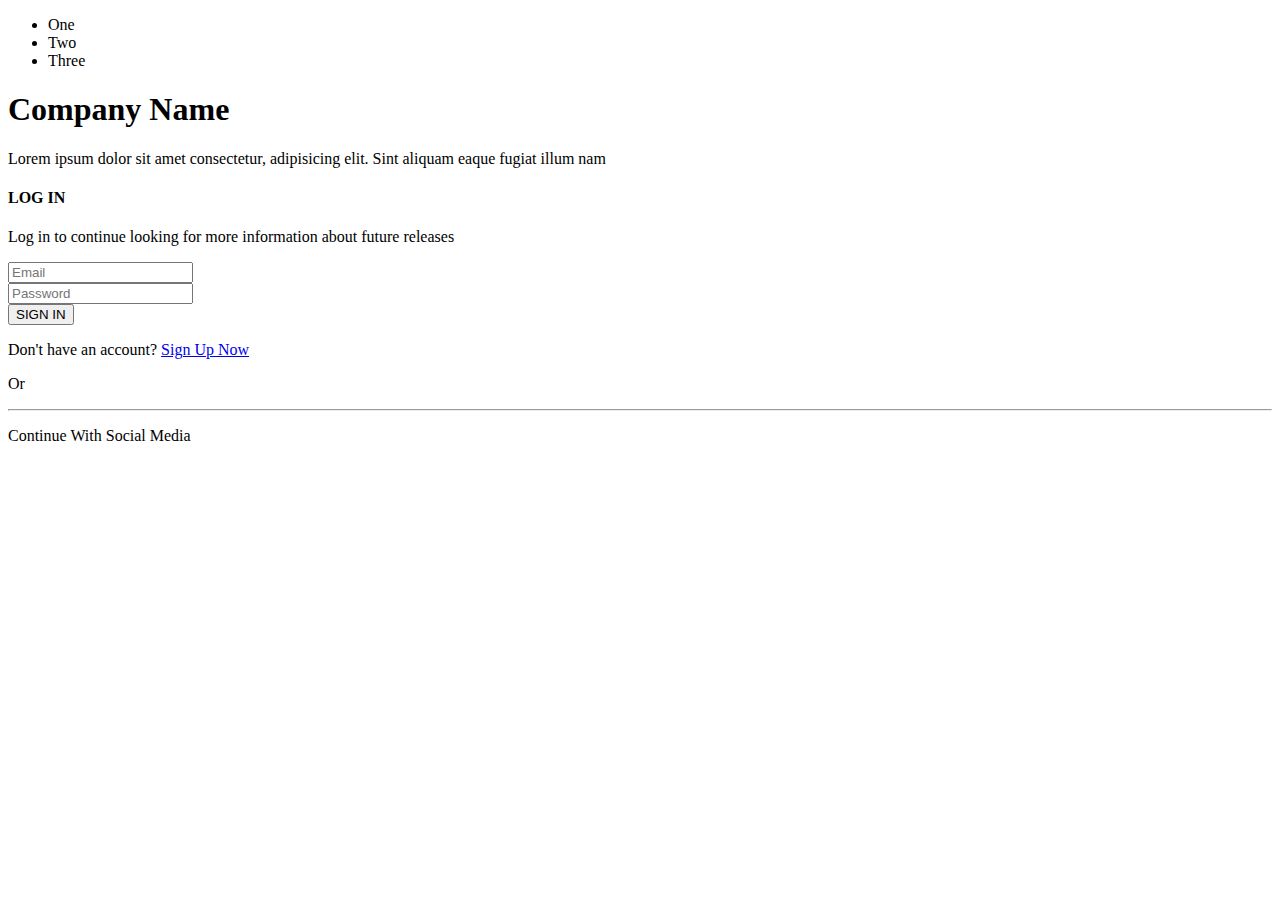
==== html/index.html @ 3a9aaa77 "html files" ====
<!DOCTYPE html>
<html lang="en">

<head>
    <meta charset="UTF-8">
    <meta name="viewport" content="width=device-width, initial-scale=1.0">
    <meta http-equiv="X-UA-Compatible" content="ie=edge">
    <link href="https://fonts.googleapis.com/css?family=Noto+Sans:400,700" rel="stylesheet">
    <link rel="stylesheet" href="https://use.fontawesome.com/releases/v5.3.1/css/all.css" integrity="sha384-mzrmE5qonljUremFsqc01SB46JvROS7bZs3IO2EmfFsd15uHvIt+Y8vEf7N7fWAU"
        crossorigin="anonymous">
    <link rel="stylesheet" href="../styles/style.css">
    <title>Company Name</title>
</head>

<body>
    <div class="nav-bar">
            <i class="fas fa-city fa-3x"></i>
            <ul>
                <li>One</li>
                <li>Two</li>
                <li>Three</li>
            </ul>
    </div>
    <div id="grid-container">
        <div class="logo-container">
            <div class="container-info">
                <h1>Company Name</h1>
                <p>Lorem ipsum dolor sit amet consectetur, adipisicing elit. Sint aliquam eaque fugiat illum nam
            </div>

        </div>
        <div class="signin-container">
            <div class="signin-border">
                <h4>LOG IN</h4>
                <p>Log in to continue looking for more information about future releases</p>

                <form action="#">
                    <div class="login-information">
                        <div><input type="email" placeholder="Email" class="username" name="username"></div>
                        <div><input type="password" placeholder="Password" class="password" name="userpassword"></div>
                        <div><button id="button">SIGN IN</button></div>
                    </div>
                </form>


                <div class="sign-up">
                    <p>Don't have an account?
                        <a href="sign-up.html"> Sign Up Now</a>
                    </p>
                    <p>Or</p>
                    <hr>
                    <p>Continue With Social Media</p>
                </div>
            </div>

        </div>
    </div>
    <script src="app.js"></script>
</body>

</html>
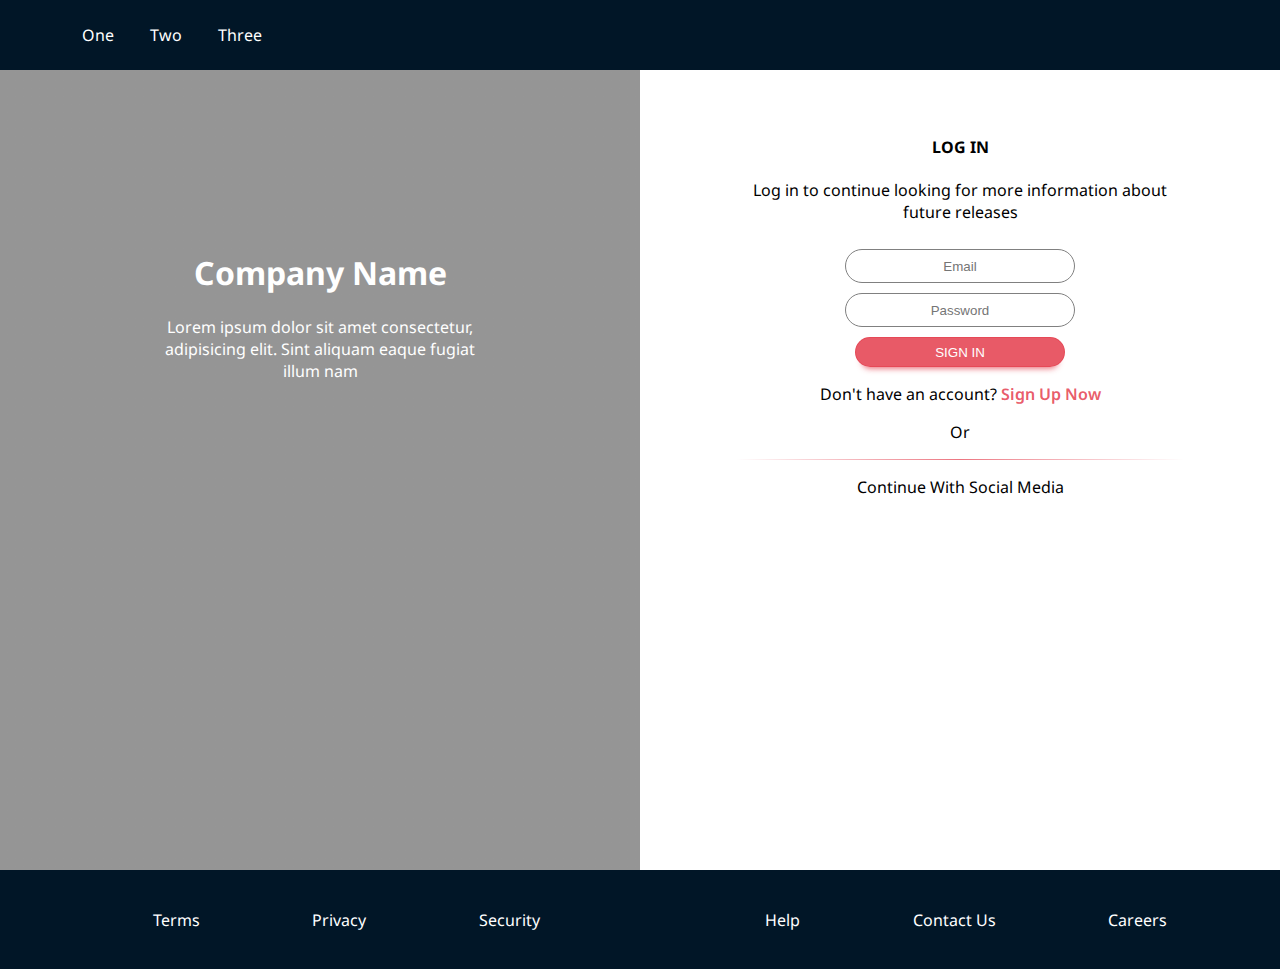
==== commit 1bac0c61: "added and updated media queries" ====
--- a/html/index.html
+++ b/html/index.html
@@ -52,10 +52,21 @@
                     <p>Continue With Social Media</p>
                 </div>
             </div>
-
         </div>
     </div>
-    <script src="app.js"></script>
+    
+    <div class="end">
+        <ul>
+            <li>Terms</li>
+            <li>Privacy</li>
+            <li>Security</li>
+             <i class="fas fa-city fa-2x"></i>
+            <li>Help</li>
+            <li>Contact Us</li>
+            <li>Careers</li>
+        </ul>
+    </div>
+    <script src="../app.js"></script>
 </body>
 
 </html>--- a/styles/style.css
+++ b/styles/style.css
@@ -0,0 +1,211 @@
+/* social media icons need to be added */
+
+:root {
+    
+    --primary-color:  rgba(230, 72, 87, 0.9);
+    --gray-text-color: rgb(193, 193, 193);
+}
+
+body {
+    margin: 0;
+    font-family: 'Noto Sans', sans-serif;
+}
+
+
+.nav-bar {
+    height: 70px;
+    display: flex;
+    color: white;
+    align-items: center;
+    background-color: #011627;
+}
+
+.nav-bar i {
+    padding-left: 10px;
+}
+
+.nav-bar li {
+    margin-left: 2em;
+    list-style: none;
+    display: inline;
+}
+
+#grid-container {
+    display: grid;
+    height: 50em;
+    grid-template-columns: 1fr 1fr;
+}
+
+.logo-container {
+    color: white;
+    text-align: center;
+    background-size: 100% 100%;
+   
+    background-image: linear-gradient(rgba(20, 20, 20, 0.45), 
+                                      rgba(20, 20, 20, 0.45)),
+                                        url('../images/window.jpg');
+}
+
+.container-info {
+    padding-top: 25%; /*will have to be changed when the heigth is changed */
+}
+
+.container-info p {
+    padding-right: 25%;
+    padding-left: 25%;
+}
+
+.signin-container {
+    padding-top: 7%;
+    text-align: center;
+}
+
+
+.signin-border {
+    /* figure out a way to not need the margins */
+    margin-right: 15%;
+    margin-left: 15%;
+}
+
+
+.login-information > div {
+    padding-top: 10px;
+}
+
+input {
+    width: 50%;
+    height: 30px;
+    text-align: center;
+    border-radius: 25px;
+    border: 1px solid grey; 
+}
+
+#button {
+    width: 47%;
+    height: 30px;
+    color: white;
+
+    border-radius: 25px;
+    border: 1px solid var(--primary-color);
+    background-color: var(--primary-color);
+    box-shadow: 0 8px 6px -7px  var(--primary-color);
+}
+
+a {
+    font-weight: 600;
+    text-decoration: none;
+    color: var(--primary-color);
+}
+
+hr {
+    border: 0;
+    height: 1px;
+    background-image: linear-gradient(
+        to right, rgba(0, 0, 0, 0), 
+        rgba(230, 72, 87, 0.75), 
+        rgba(0, 0, 0, 0));
+}
+
+.end ul {
+    margin: 0%;
+    display: flex;
+    color: white;
+
+    height: 6.2em;
+    align-items: center;
+    background-color: #011627;
+    justify-content: space-evenly;
+}
+
+.end ul li {
+    display: inline;
+}
+
+
+
+
+/* media queries */
+
+@media (max-width: 1250px) {
+    input {
+        width: 60%;
+    }
+
+    #button {
+        width: 55%;
+    }
+}
+
+@media (max-width: 1025px) {
+
+     #grid-container {
+        grid-template-rows: 1fr 2fr;
+    }
+
+    .logo-container {
+        grid-column-start: 1;
+        grid-column-end: 3;
+        height: 33em;
+    }
+
+    .container-info {
+       padding-top: 5%;
+    }
+
+    .signin-container {
+        grid-column-start: 1;
+        grid-column-end: 3;
+    }
+
+    .end ul  {
+        margin-top: 15.87em;
+        color: white;
+        display: grid;
+        grid-template-columns: 1fr;
+        height: 15em;
+        justify-items: center;
+    }
+}
+
+@media (max-width: 920px) {
+
+    .nav-bar {
+        height: 3em;
+    }
+
+    .nav-bar i {
+        padding-left: 10px;
+        font-size: 2em;
+    }    
+
+    #grid-container {
+        grid-template-rows: 1fr 2fr;
+    }
+
+    .logo-container {
+        grid-column-start: 1;
+        grid-column-end: 3;
+        height: 18.75em;
+    }
+
+    .container-info {
+       padding-top: 5%;
+    }
+
+    .signin-container {
+        grid-column-start: 1;
+        grid-column-end: 3;
+    }
+
+    .end ul  {
+        margin-top: 0%;
+        color: white;
+        display: grid;
+        grid-template-columns: 1fr;
+        height: 15em;
+        justify-items: center;
+    }
+
+   
+}
+
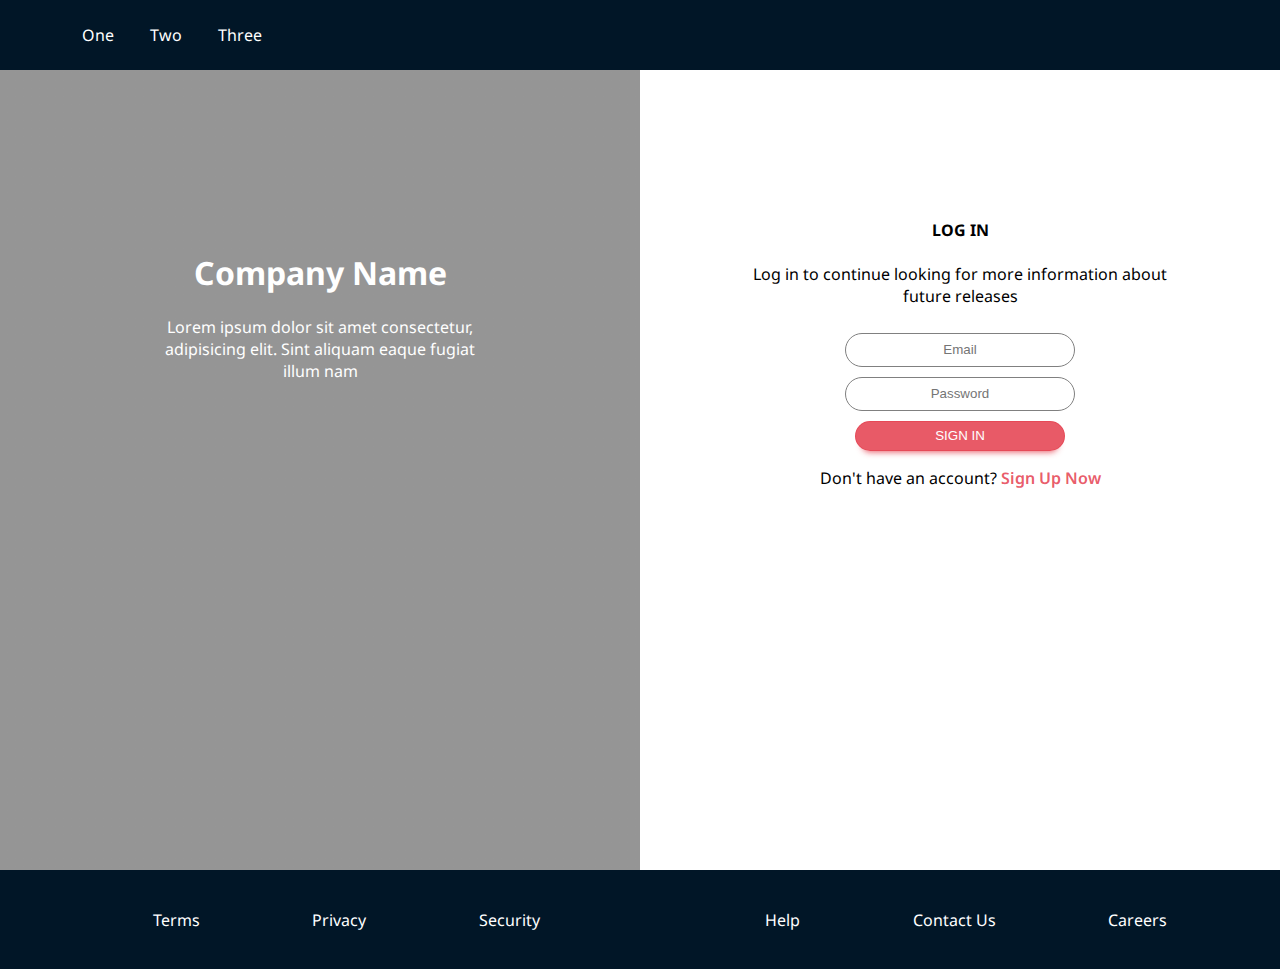
==== commit 75331f1d: "updated files" ====
--- a/html/index.html
+++ b/html/index.html
@@ -34,10 +34,10 @@
                 <h4>LOG IN</h4>
                 <p>Log in to continue looking for more information about future releases</p>
 
-                <form action="#">
+                <form action="#" id="submit-form">
                     <div class="login-information">
-                        <div><input type="email" placeholder="Email" class="username" name="username"></div>
-                        <div><input type="password" placeholder="Password" class="password" name="userpassword"></div>
+                        <div><input type="email" placeholder="Email"  name="email" required></div>
+                        <div><input type="password" placeholder="Password" name="password" required></div>
                         <div><button id="button">SIGN IN</button></div>
                     </div>
                 </form>
@@ -47,9 +47,7 @@
                     <p>Don't have an account?
                         <a href="sign-up.html"> Sign Up Now</a>
                     </p>
-                    <p>Or</p>
-                    <hr>
-                    <p>Continue With Social Media</p>
+                    
                 </div>
             </div>
         </div>
@@ -66,7 +64,8 @@
             <li>Careers</li>
         </ul>
     </div>
-    <script src="../app.js"></script>
+    
+    <script src="../js/index.js"></script>
 </body>
 
 </html>--- a/styles/style.css
+++ b/styles/style.css
@@ -1,4 +1,3 @@
-/* social media icons need to be added */
 
 :root {
     
@@ -56,7 +55,7 @@
 }
 
 .signin-container {
-    padding-top: 7%;
+    padding-top: 20%;
     text-align: center;
 }
 
@@ -149,10 +148,11 @@
     }
 
     .container-info {
-       padding-top: 5%;
+       padding-top: 15%;
     }
 
     .signin-container {
+        padding-top: 10%;
         grid-column-start: 1;
         grid-column-end: 3;
     }
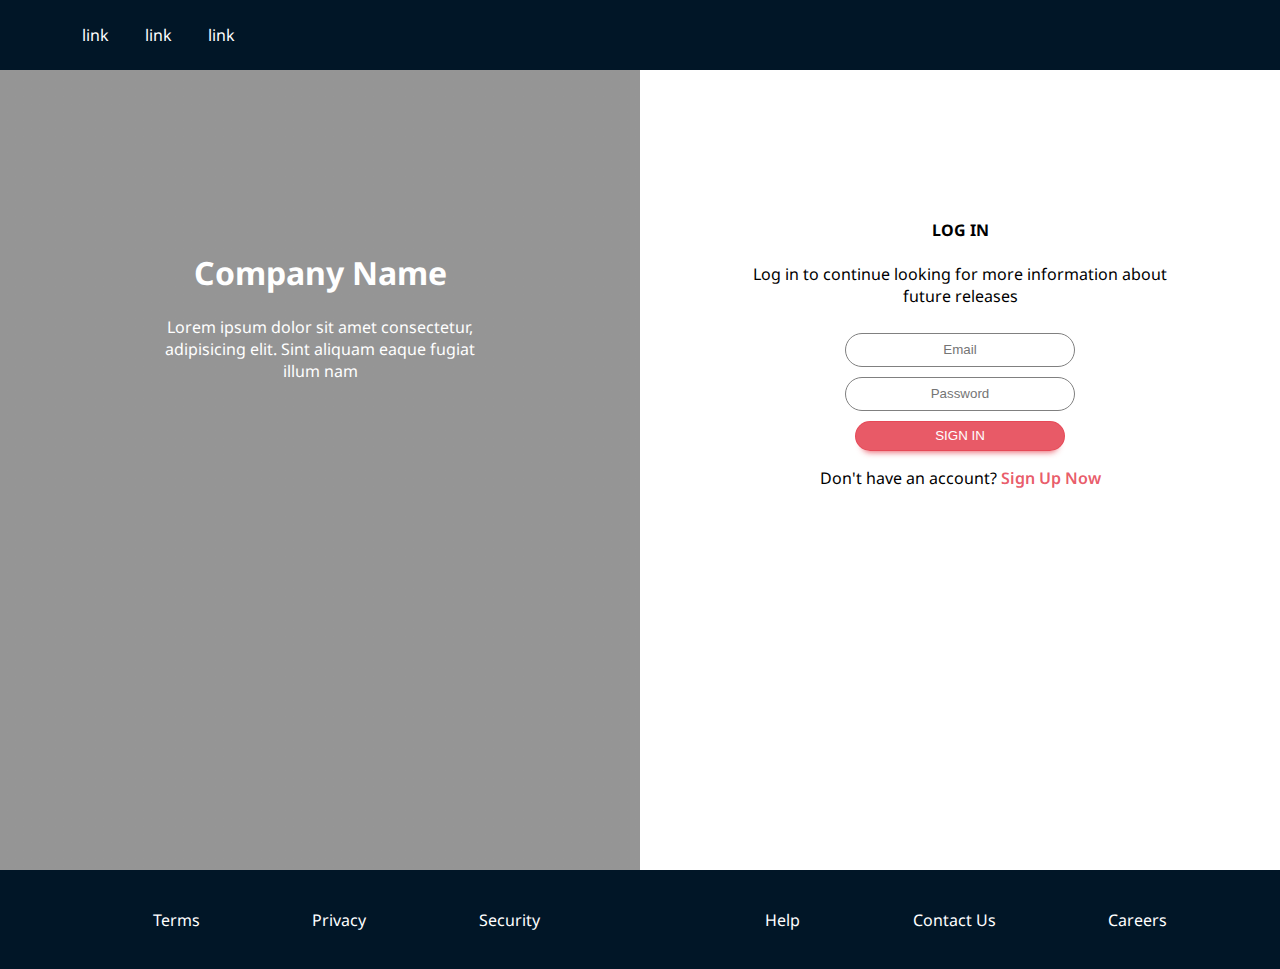
==== commit 33367756: "updated files" ====
--- a/html/index.html
+++ b/html/index.html
@@ -16,9 +16,9 @@
     <div class="nav-bar">
             <i class="fas fa-city fa-3x"></i>
             <ul>
-                <li>One</li>
-                <li>Two</li>
-                <li>Three</li>
+                <li>link</li>
+                <li>link</li>
+                <li>link</li>
             </ul>
     </div>
     <div id="grid-container">
